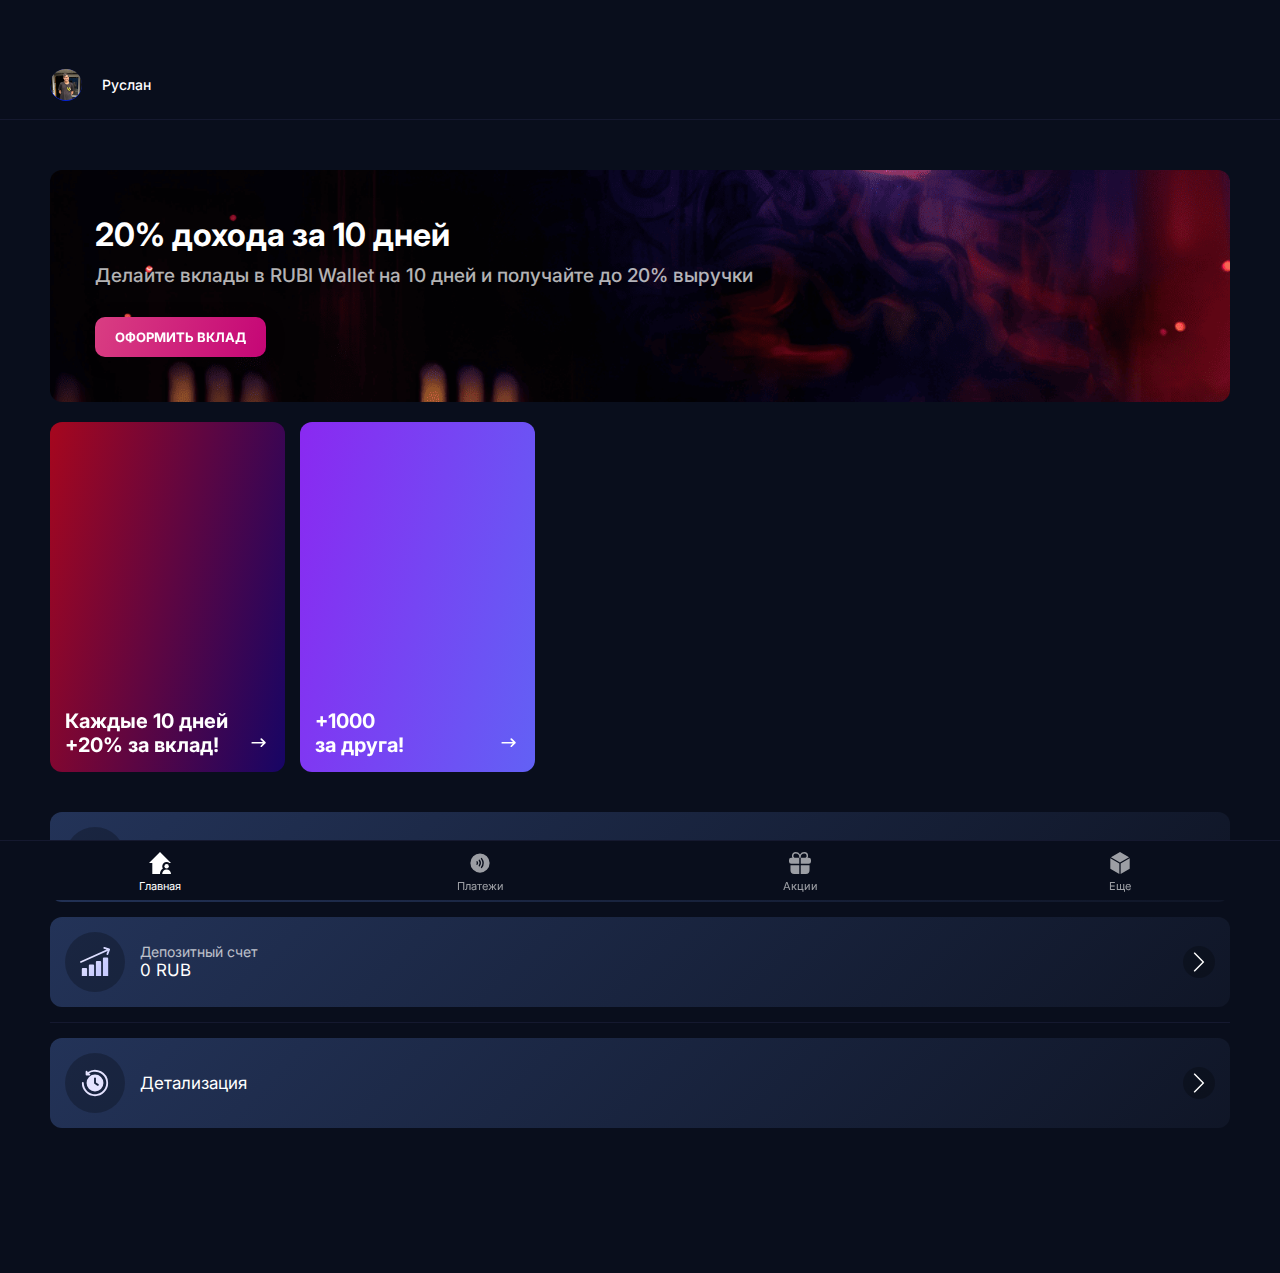
==== index.html @ 5aa659ab "Update index.html" ====
<!DOCTYPE html>
<html>
<head>
<meta name="robots" content="noindex, nofollow">
<meta charset="utf8">
<meta http-equiv="X-UA-Compatible" content="IE=edge">
<meta name="viewport" content="width=device-width,initial-scale=1,minimum-scale=1,user-scalable=no,viewport-fit=cover,shrink-to-fit=no">
<meta name="author" content="RUBI">
<meta name="msapplication-starturl" content="/index.html">
<meta name="apple-mobile-web-app-capable" content="yes">
<meta name="apple-mobile-web-app-status-bar-style" content="black-translucent">
<meta name="application-name" content="RUBI Wallet">
<meta name="apple-mobile-web-app-title" content="RUBI Wallet">
<script src="https://code.jquery.com/jquery-3.5.1.min.js"></script>
<link rel="preconnect" href="https://fonts.googleapis.com">
<link rel="preconnect" href="https://fonts.gstatic.com" crossorigin="">
<link href="https://fonts.googleapis.com/css2?family=Inter:wght@400;600&amp;display=swap" rel="stylesheet">
<title>RUBI Wallet</title>
<link rel="icon" href="img/IMG_0060.jpeg" >
<link rel="apple-touch-icon" href="img/IMG_0060.jpeg" >
<link rel="stylesheet" href="css/app.css">
</head>
<body>

<div class="header">

<div class="header-profile">
<img src="img/IMG_0086.jpeg">
</div>

  
<div class="header-profile-name">Руслан</div>

<div class="header-items">



</div>

</div>

<div class="body-content">

<div class="promo-banner">
<div class="promo-banner-title">20% дохода за 10 дней</div>
<div class="promo-banner-desc">Делайте вклады в RUBI Wallet на 10 дней и получайте до 20% выручки</div>
<button class="promo-banner-btn">Оформить вклад</button>
<img src="img/banner-img.png" class="promo-banner-img">
</div>

<div class="promo-banner-mobile">
<div class="promo-banner-mobile-content">
<div class="promo-banner-mobile-title">
20% дохода за 10 дней
</div>
<div class="promo-banner-mobile-subtitle">
Делайте вклады в RUBI Wallet на 10 дней и получайте до 20% выручки
</div>
<img src="img/banner-img-mobile.png" class="promo-banner-mobile-img">
</div>
</div>

<div class="payment-page-block">

<div class="page-name">Платежи</div>

<div class="wallet-separator"></div>

<div class="history-block-section">
<svg data-v-2d3fe494="" width="80" height="80" viewBox="0 0 80 80" xmlns="http://www.w3.org/2000/svg" aria-hidden="true" role="img" class="icon icon-no-content-detalisation sm square message-block-icon message-block-icon"><defs><linearGradient x1="0%" y1="100%" y2="0%" id="detalisation_svg__a"><stop stop-color="#0095FF" offset="0%"></stop><stop stop-color="#0854C3" offset="100%"></stop></linearGradient><linearGradient x1="0%" y1="85.799%" y2="14.201%" id="detalisation_svg__b"><stop stop-color="#0095FF" offset="0%"></stop><stop stop-color="#0854C3" offset="100%"></stop></linearGradient></defs><g><path d="M22.609 0H57.39C69.878 0 80 10.122 80 22.609V57.39C80 69.878 69.878 80 57.391 80H22.61C10.122 80 0 69.878 0 57.391V22.61C0 10.122 10.122 0 22.609 0zm0 8.696c-7.684 0-13.913 6.229-13.913 13.913V57.39c0 7.684 6.229 13.913 13.913 13.913H57.39c7.684 0 13.913-6.229 13.913-13.913V22.61c0-7.684-6.229-13.913-13.913-13.913H22.61z" fill="url(#detalisation_svg__a)" opacity=".2"></path><path d="M20.87 52.174a3.478 3.478 0 110 6.956 3.478 3.478 0 010-6.956zm38.26 0a3.478 3.478 0 010 6.956H33.043a3.478 3.478 0 010-6.956H59.13zM20.87 38.26a3.478 3.478 0 110 6.956 3.478 3.478 0 010-6.956zm38.26 0a3.478 3.478 0 110 6.956H33.043a3.478 3.478 0 110-6.956H59.13zM21.74 20.87a4.348 4.348 0 110 8.695 4.348 4.348 0 010-8.695zm20.869 0a4.348 4.348 0 010 8.695h-8.696a4.348 4.348 0 110-8.695h8.696z" fill="url(#detalisation_svg__b)"></path></g></svg>
<h3 class="message-block-title">Недоступно</h3>
<p class="message-block-text">К сожалению эта функция не работает</p>
</div>


</div>

<div class="history-page-block">

<div class="page-name">Детализация</div>

<div class="wallet-separator"></div>

<div class="history-block-section">
<svg data-v-2d3fe494="" width="80" height="80" viewBox="0 0 80 80" xmlns="http://www.w3.org/2000/svg" aria-hidden="true" role="img" class="icon icon-no-content-detalisation sm square message-block-icon message-block-icon"><defs><linearGradient x1="0%" y1="100%" y2="0%" id="detalisation_svg__a"><stop stop-color="#0095FF" offset="0%"></stop><stop stop-color="#0854C3" offset="100%"></stop></linearGradient><linearGradient x1="0%" y1="85.799%" y2="14.201%" id="detalisation_svg__b"><stop stop-color="#0095FF" offset="0%"></stop><stop stop-color="#0854C3" offset="100%"></stop></linearGradient></defs><g><path d="M22.609 0H57.39C69.878 0 80 10.122 80 22.609V57.39C80 69.878 69.878 80 57.391 80H22.61C10.122 80 0 69.878 0 57.391V22.61C0 10.122 10.122 0 22.609 0zm0 8.696c-7.684 0-13.913 6.229-13.913 13.913V57.39c0 7.684 6.229 13.913 13.913 13.913H57.39c7.684 0 13.913-6.229 13.913-13.913V22.61c0-7.684-6.229-13.913-13.913-13.913H22.61z" fill="url(#detalisation_svg__a)" opacity=".2"></path><path d="M20.87 52.174a3.478 3.478 0 110 6.956 3.478 3.478 0 010-6.956zm38.26 0a3.478 3.478 0 010 6.956H33.043a3.478 3.478 0 010-6.956H59.13zM20.87 38.26a3.478 3.478 0 110 6.956 3.478 3.478 0 010-6.956zm38.26 0a3.478 3.478 0 110 6.956H33.043a3.478 3.478 0 110-6.956H59.13zM21.74 20.87a4.348 4.348 0 110 8.695 4.348 4.348 0 010-8.695zm20.869 0a4.348 4.348 0 010 8.695h-8.696a4.348 4.348 0 110-8.695h8.696z" fill="url(#detalisation_svg__b)"></path></g></svg>
<h3 class="message-block-title">Ничего нет</h3>
<p class="message-block-text">У вас пока нет ни одной операции, чтоб отобразить ее</p>
</div>

</div>

<div class="home-page-block active">

<div class="carousel-wrapper">
<div class="carousel-home">

<div class="carousel-card-link">
<div class="carousel-card-content" style="background-image: url(https://static-adm.cdn1win.com/universal-offer-files/RzzypgNbsaY2rKTZURoWo_Dt5u-whWsuHMVoudiQ8kzH-APvy_nzE6SGUxriFzxjrWI5Kob1CSKt72XDbhixwsexcIQxARhW3mSb.png), linear-gradient(103.36deg, rgb(166, 7, 30), rgb(23, 5, 101));}">
<div class="carousel-card-container">
<div class="carousel-card-container-title">
Каждые 10 дней<br> +20% за вклад!
</div>
</div>
<div class="carousel-card-arrow">
<svg viewBox="0 0 16 10" xmlns="http://www.w3.org/2000/svg" aria-hidden="true" role="img" class="icon icon-arrow-right-long sm BonusCard_arrowIcon_tQ62j BonusCard_arrowIcon_tQ62j"><path d="M10.917 1.25L14.667 5m0 0l-3.75 3.75M14.667 5H1.333" stroke="#fff" stroke-width="1.8" stroke-linecap="round" stroke-linejoin="round"></path></svg>
</div>
</div>
</div>

<div class="carousel-card-link">
<div class="carousel-card-content" style="background-image: url(https://cdn1win.com/img/bonus-500.ff9ad472c-477.png), linear-gradient(103.36deg, rgb(138, 41, 241), rgb(98, 97, 245));">
<div class="carousel-card-container">
<div class="carousel-card-container-title">
+1000<br> за друга!
</div>
</div>
<div class="carousel-card-arrow">
<svg viewBox="0 0 16 10" xmlns="http://www.w3.org/2000/svg" aria-hidden="true" role="img" class="icon icon-arrow-right-long sm BonusCard_arrowIcon_tQ62j BonusCard_arrowIcon_tQ62j"><path d="M10.917 1.25L14.667 5m0 0l-3.75 3.75M14.667 5H1.333" stroke="#fff" stroke-width="1.8" stroke-linecap="round" stroke-linejoin="round"></path></svg>
</div>
</div>
</div>

<div class="carousel-card-link" style="visibility: hidden; pointer-events: none;width: 7%;">
<div class="carousel-card-content">

</div>
</div>


</div>
</div>

<div class="wallet-panel">

<div class="wallet-block main-wallet-btn">

<div class="wallet-block-icon">
<svg xmlns="http://www.w3.org/2000/svg" version="1.1" xmlns:xlink="http://www.w3.org/1999/xlink" width="512" height="512" x="0" y="0" viewBox="0 0 512 512" style="enable-background:new 0 0 512 512" xml:space="preserve" class=""><g><linearGradient id="a" x1="76.237" x2="354.156" y1="417.731" y2="139.822" gradientTransform="matrix(1 0 0 -1 0 511.19)" gradientUnits="userSpaceOnUse"><stop stop-opacity="1" stop-color="#eae9ff" offset="0"></stop><stop stop-opacity="1" stop-color="#c8ccff" offset="1"></stop></linearGradient><path fill="url(#a)" d="M310.3 415.3h-89.2v48.1h-100v-48.1H64.4v-76.9h56.7v-15.7H64.4v-77.2h56.7V48.6h164.7c31.7 0 59.9 5.8 84.5 17.4s43.6 28.1 57.1 49.4c13.5 21.4 20.2 45.5 20.2 72.5 0 41.6-14.8 74.5-44.3 98.6s-69.4 36.2-119.5 36.2h-62.7v15.7h89.2zm-89.2-169.8h61.2c42.5 0 63.8-19 63.8-57 0-18.6-5.3-33.6-16-45-10.6-11.4-25.2-17.2-43.6-17.4H221v119.4z" opacity="1" data-original="url(#a)" class=""></path></g></svg>
</div>

<div style="margin-left: 15px;">
<div class="wallet-block-title">Основной счет</div>
<div class="wallet-block-amount">1000 RUB</div>
</div>

<div class="wallet-block-btn-into">
<div class="wallet-history-item-icon">
<svg xmlns="http://www.w3.org/2000/svg" viewBox="0 0 256 512" aria-hidden="true" role="img" class="icon icon-chevron-right sm BoxButtonLink_iconArrow_qSvHt BoxButtonLink_iconArrow_qSvHt">
<path d="M17.525 36.465l-7.071 7.07c-4.686 4.686-4.686 12.284 0 16.971L205.947 256 10.454 451.494c-4.686 4.686-4.686 12.284 0 16.971l7.071 7.07c4.686 4.686 12.284 4.686 16.97 0l211.051-211.05c4.686-4.686 4.686-12.284 0-16.971L34.495 36.465c-4.686-4.687-12.284-4.687-16.97 0z" fill="#fff">
</svg>
</div>
</div>

</div>

<div class="wallet-block deposit-wallet-btn">

<div class="wallet-block-icon">
<svg xmlns="http://www.w3.org/2000/svg" version="1.1" xmlns:xlink="http://www.w3.org/1999/xlink" width="512" height="512" x="0" y="0" viewBox="0 0 512.004 512.004" style="enable-background:new 0 0 512 512" xml:space="preserve" class=""><g><linearGradient id="a" x1="256.002" x2="256.002" y1="497.004" y2="0" gradientUnits="userSpaceOnUse"><stop stop-opacity="1" stop-color="#dadaff" offset="0"></stop><stop stop-opacity="1" stop-color="#e9e8ff" offset="1"></stop></linearGradient><linearGradient id="b" x1="256.004" x2="256.004" y1="512.004" y2="482.004" gradientUnits="userSpaceOnUse"><stop stop-opacity="1" stop-color="#e4e3ff" offset="0"></stop><stop stop-opacity="1" stop-color="#f1f0ff" offset="0.997"></stop></linearGradient><path fill="url(#a)" d="M346.004 240.004h-60c-8.284 0-15 6.716-15 15v242h90v-242c0-8.284-6.716-15-15-15zm-120 60h-60c-8.284 0-15 6.716-15 15v182h90v-182c0-8.284-6.716-15-15-15zm-120 60h-60c-8.284 0-15 6.716-15 15v122h90v-122c0-8.284-6.716-15-15-15zm360-180h-60c-8.284 0-15 6.716-15 15v302h90v-302c0-8.284-6.716-15-15-15zm44.422-146.18a15.004 15.004 0 0 0-9.027-7.646L418.143.662c-7.921-2.428-16.31 2.026-18.737 9.946-2.427 7.921 2.026 16.31 9.946 18.737l44.945 13.775L8.906 241.3c-7.569 3.368-10.974 12.234-7.606 19.803 2.486 5.587 7.968 8.906 13.713 8.906 2.037 0 4.108-.417 6.09-1.299l449.77-200.129-17.655 48.688c-2.824 7.788 1.2 16.391 8.988 19.215 7.756 2.813 16.38-1.17 19.215-8.988l29.685-81.862a15.003 15.003 0 0 0-.68-11.81z" opacity="1" data-original="url(#a)" class=""></path></g></svg>
</div>

<div style="margin-left: 15px;">
<div class="wallet-block-title">Депозитный счет</div>
<div class="wallet-block-amount">0 RUB</div>
</div>

<div class="wallet-block-btn-into">
<div class="wallet-history-item-icon">
<svg xmlns="http://www.w3.org/2000/svg" viewBox="0 0 256 512" aria-hidden="true" role="img" class="icon icon-chevron-right sm BoxButtonLink_iconArrow_qSvHt BoxButtonLink_iconArrow_qSvHt">
<path d="M17.525 36.465l-7.071 7.07c-4.686 4.686-4.686 12.284 0 16.971L205.947 256 10.454 451.494c-4.686 4.686-4.686 12.284 0 16.971l7.071 7.07c4.686 4.686 12.284 4.686 16.97 0l211.051-211.05c4.686-4.686 4.686-12.284 0-16.971L34.495 36.465c-4.686-4.687-12.284-4.687-16.97 0z" fill="#fff">
</svg>
</div>
</div>

</div>

<div class="wallet-separator"></div>

<div class="wallet-block history-btn-wallet">

<div class="wallet-block-icon">
<svg xmlns="http://www.w3.org/2000/svg" version="1.1" xmlns:xlink="http://www.w3.org/1999/xlink" width="512" height="512" x="0" y="0" viewBox="0 0 32 32" style="enable-background:new 0 0 512 512" xml:space="preserve" class=""><g><path d="M30 16a14 14 0 0 1-28 0 1 1 0 0 1 2 0A12.018 12.018 0 1 0 9.38 6H10a1 1 0 0 1 0 2H7a1 1 0 0 1-1-1V4a1 1 0 0 1 2 0v.514A13.997 13.997 0 0 1 30 16zm-5 0a9 9 0 1 1-9-9 9.01 9.01 0 0 1 9 9zm-5.445 1.168L17 15.465V11a1 1 0 0 0-2 0v5a1 1 0 0 0 .445.832l3 2a1 1 0 0 0 1.11-1.664z" fill="#e5e3ff" opacity="1" data-original="#000000"></path></g></svg>

</div>

<div style="margin-left: 15px;">
<div class="wallet-block-amount">Детализация</div>
</div>

<div class="wallet-block-btn-into">
<div class="wallet-history-item-icon">
<svg xmlns="http://www.w3.org/2000/svg" viewBox="0 0 256 512" aria-hidden="true" role="img" class="icon icon-chevron-right sm BoxButtonLink_iconArrow_qSvHt BoxButtonLink_iconArrow_qSvHt">
<path d="M17.525 36.465l-7.071 7.07c-4.686 4.686-4.686 12.284 0 16.971L205.947 256 10.454 451.494c-4.686 4.686-4.686 12.284 0 16.971l7.071 7.07c4.686 4.686 12.284 4.686 16.97 0l211.051-211.05c4.686-4.686 4.686-12.284 0-16.971L34.495 36.465c-4.686-4.687-12.284-4.687-16.97 0z" fill="#fff">
</svg>
</div>
</div>

</div>

<div class="dvdgjeiwqd">.</div>


</div>

</div>

</div>

<div class="tabs">
<nav class="tabs-nav">
<ul>
<li class="tabs-li">
<div class="tabs-li-item home-tab-li active">
<div class="tabs-li-item-content">
<svg xmlns="http://www.w3.org/2000/svg" version="1.1" xmlns:xlink="http://www.w3.org/1999/xlink" width="512" height="512" x="0" y="0" viewBox="0 0 375 375" style="enable-background:new 0 0 512 512" xml:space="preserve" class=""><g><circle cx="300.3" cy="243.8" r="37.2" fill="#ffffff" opacity="1" data-original="#000000" class=""></circle><path d="M187.5 0 0 187.5h56.3V375h131c0-38.7 19.5-72.8 49.1-93.1-6.7-11.2-10.8-24.2-10.8-38.1 0-41.2 33.5-74.7 74.7-74.7 18.7 0 35.5 7.1 48.6 18.5H375L187.5 0z" fill="#ffffff" opacity="1" data-original="#000000" class=""></path><path d="M299.9 299.6c-41.5 0-75.1 33.6-75.1 75.1v.3H375v-.3c0-41.5-33.6-75.1-75.1-75.1z" fill="#ffffff" opacity="1" data-original="#000000" class=""></path></g></svg>
<span class="">Главная</span>
</div>
</div>
</li>
<li class="tabs-li">
<div class="tabs-li-item pay-tab-li">
<div class="tabs-li-item-content">
<svg xmlns="http://www.w3.org/2000/svg" version="1.1" xmlns:xlink="http://www.w3.org/1999/xlink" width="512" height="512" x="0" y="0" viewBox="0 0 32 32" style="enable-background:new 0 0 512 512" xml:space="preserve" class=""><g><path d="M16 2a14 14 0 1 0 14 14A14.016 14.016 0 0 0 16 2zm-3.48 16.353a1 1 0 1 1-1.61-1.186 2 2 0 0 0 0-2.334 1 1 0 0 1 1.61-1.186 4.001 4.001 0 0 1 0 4.706zm3.229 2.351a1 1 0 0 1-1.608-1.188 5.972 5.972 0 0 0 0-7.032 1 1 0 0 1 1.608-1.188 7.97 7.97 0 0 1 0 9.408zm3.244 2.356a1 1 0 0 1-1.616-1.18 10.016 10.016 0 0 0 0-11.76 1 1 0 0 1 1.616-1.18 12.018 12.018 0 0 1 0 14.12z" fill="#ffffff" opacity="1" data-original="#000000" class=""></path></g></svg>
<span class="">Платежи</span>
</div>
</div>
</li>
<li class="tabs-li">
<div class="tabs-li-item">
<div class="tabs-li-item-content">
<svg viewBox="0 0 14 14" fill="none" xmlns="http://www.w3.org/2000/svg" aria-hidden="true" role="img" class="icon icon-present-bonus sm BonusLink_icon_ofgoI BonusLink_icon_ofgoI"><g clip-path="url(#present-bonus_svg__clip0_2013_58512)"><path fill-rule="evenodd" clip-rule="evenodd" d="M2.55.683A2.333 2.333 0 014.2 0 3.265 3.265 0 017 1.583 3.265 3.265 0 019.8 0a2.333 2.333 0 012.333 2.333V2.6c0 .418-.124.808-.337 1.133h.804a1.4 1.4 0 011.4 1.4v.934a1.4 1.4 0 01-1.4 1.4H7.467V3.733h2.6c.625 0 1.133-.507 1.133-1.133v-.267a1.4 1.4 0 00-1.4-1.4 2.333 2.333 0 00-2.333 2.334v.466h-.934v-.466A2.333 2.333 0 004.2.933a1.4 1.4 0 00-1.4 1.4V2.6c0 .626.508 1.133 1.133 1.133h2.6v3.734H1.4a1.4 1.4 0 01-1.4-1.4v-.934a1.4 1.4 0 011.4-1.4h.805A2.058 2.058 0 011.867 2.6v-.267c0-.619.245-1.212.683-1.65zM.933 8.4h5.6V14H3.267a2.333 2.333 0 01-2.334-2.333V8.4zm9.8 5.6H7.467V8.4h5.6v3.267A2.333 2.333 0 0110.733 14z" fill="#fff"></path></g><defs><clipPath id="present-bonus_svg__clip0_2013_58512"><path fill="#fff" d="M0 0h14v14H0z"></path></clipPath></defs></svg>
<span class="">Акции</span>
</div>
</div>
</li>
<li class="tabs-li">
<div class="tabs-li-item">
<div class="tabs-li-item-content">
<svg xmlns="http://www.w3.org/2000/svg" version="1.1" xmlns:xlink="http://www.w3.org/1999/xlink" width="512" height="512" x="0" y="0" viewBox="0 0 512 512" style="enable-background:new 0 0 512 512" xml:space="preserve" class=""><g><path d="m256.002 242.913 210.412-121.43L256.002 0 45.586 121.483zM240.949 268.986 30.534 147.557v242.96L240.949 512zM271.056 268.986V512l210.41-121.483v-242.96z" fill="#ffffff" opacity="1" data-original="#000000" class=""></path></g></svg>
<span class="">Еще</span>
</div>
</div>
</li>
</ul>
</nav>
</div>

  <script>
$(function(){
	$('.history-btn-wallet').click(function(event) {
		$('.tabs-li-item').removeClass('active');
		$('.home-page-block').removeClass('active');
		$('.history-page-block').addClass('active');
	});
	$('.home-tab-li').click(function(event) {
		$('.home-tab-li').addClass('active');
		$('.pay-tab-li').removeClass('active');
		$('.home-page-block').addClass('active');
		$('.history-page-block').removeClass('active');
		$('.payment-page-block').removeClass('active');
	});
	$('.pay-tab-li').click(function(event) {
		$('.home-tab-li').removeClass('active');
		$('.pay-tab-li').addClass('active');
		$('.home-page-block').removeClass('active');
		$('.history-page-block').removeClass('active');
		$('.payment-page-block').addClass('active');
	});
});	
</script>

</body>
</html>
---- css/app.css ----
* {
    border: 0;
    box-sizing: border-box;
    font-family: 'Inter', sans-serif;
    margin: 0;
    outline: 0;
    padding: 0;
}

body, html {
    background: #090e1c;
    height: 100%;
	user-select: none;
}

.header{
        margin-top: 50px;
	border-bottom: 1px solid #15192f;
	height: 70px;
	position: relative;
	z-index: 999;
	padding: 20px;
	padding-left: 50px;
	displaY:flex;
	align-items: center;
	justify-content: center;
	--universal-bonus-modal__gradient-start: #000d33;
    --universal-bonus-modal__gradient-end: #000219;
}

.header-logo{
	width: 42.5px;
	transition: .3s;
	height: auto;
	cursor: pointer;
}

.header-logo:hover{
	 transform: scale(1.05) ;
}

.header-logo:active{
	 transform: scale(1.2) ;
}

.header-items{
	margin-left: auto;
	displaY:flex;
	align-items: center;
	justify-content: center;
	margin-bottom: 10px;
}

.header-profile img{
  pointer-events:none;
  width:100%;
  height: auto;
  border-radius: 100%;
}

.header-auth-btn{
	background: linear-gradient(107deg, rgb(83, 113, 224) 0%, rgb(0, 62, 204) 100%);
    font-size: 13px;
    padding: 12px 20px;
	color: #fff;
	position: relative;
    font-weight: 700;
    text-transform: uppercase;
    cursor: pointer;
    display: flex;
    justify-content: center;
    align-items: center;
    transition: transform .2s ease, background-color .2s ease;
    backface-visibility: hidden;
    will-change: transform;
    transform: scale(1) translateZ(0) perspective(1px);
    border-radius: 10px;
    box-shadow: rgba(0, 0, 0, 0.2) 0px 4px 20px 0px;
	--universal-bonus-modal__gradient-start: #080F35;
    --universal-bonus-modal__gradient-end: #0E2377;
    --universal-bonus-modal__shadow-color: rgba(8, 15, 53, 0.35);
}

.body-content{
	padding: 50px;
}

.page-name{
	color: #fff;
	margin-bottom: 15px;
	font-size: 20px;
}

.promo-banner{
	width: 100%;
	height: auto;
	padding: 45px;
	overflow: hidden;
	position: relative;
	border-radius: 12px;
}

.promo-banner-img{
	width: 100%;
	height: auto;
	position: absolute;
	right:0;
	left:0;
	top:0;
	pointer-events: none;
}

.promo-banner-title{
	color: #fff;
	font-size: 32px;
	font-weight: 700;
	position:relative;
	z-index: 9;
}

.promo-banner-desc{
	color: #fff;
	font-size: 19px;
	margin-top: 10px;
	opacity: .7;
	font-weight: 500;
	position:relative;
	z-index: 9;
}

.promo-banner-btn{
	background: linear-gradient(107deg, rgb(217, 62, 130) 0%, rgb(197, 6, 118) 100%);
    font-size: 13px;
	z-index: 9;
	margin-top: 30px;
    padding: 12px 20px;
    color: #fff;
    position: relative;
    font-weight: 700;
    text-transform: uppercase;
    cursor: pointer;
    display: flex;
    justify-content: center;
    align-items: center;
    transition: transform .2s ease, background-color .2s ease;
    backface-visibility: hidden;
    will-change: transform;
    transform: scale(1) translateZ(0) perspective(1px);
    border-radius: 10px;
    box-shadow: rgba(0, 0, 0, 0.2) 0px 4px 20px 0px;
    --universal-bonus-modal__gradient-start: #080F35;
    --universal-bonus-modal__gradient-end: #0E2377;
    --universal-bonus-modal__shadow-color: rgba(8, 15, 53, 0.35);
}
.promo-banner-btn:hover{
	 transform: scale(1.05) ;
}

.promo-banner-btn:active{
	 transform: scale(1.2) ;
}

@media(max-width: 850px){
	.header{
		height: 50px;
		padding-left: 20px;
	}
	.header-logo{
		width: 30px;
	}
	.header-auth-btn{
		padding: 10px;
		width: 70px;
		font-size: 11px;
	}
	.promo-banner-btn:active{
	 transform: scale(1.1) ;
}
.body-content {
	padding: 20px;
}
.promo-banner {
	padding: 20px;
}
.promo-banner-title{
	font-size: 20px;
}
.promo-banner-desc{
	font-size: 11px;
	margin-top: 5px;
}
.promo-banner-btn {
	margin-top: 10px;
	padding: 10px;
	font-size: 11px;
}
}

@media(max-width: 850px){
	.promo-banner {
		display: none;
	}
}

.promo-banner-mobile{
	background: linear-gradient(225deg, var(--universal-bonus-modal__gradient-start) -7.8%, var(--universal-bonus-modal__gradient-end) 100%);
	--universal-bonus-modal__gradient-start: #F2024B;
    --universal-bonus-modal__gradient-end: #000219;
    --universal-bonus-modal__shadow-color: rgba(242, 2, 75, 0.35);
    grid-area: cashback;
    border-radius: 12px;
	align-items: center;
   display: flex;
   display: none;
    min-height: 50px;
	cursor: pointer;
    padding: 8px 130px 8px 16px;
    position: relative;
}

.promo-banner-mobile-content{
	flex: 0 0 100%;
    max-width: 100%;
}

.promo-banner-mobile-title{
	color: #fff;
    font-size: 14px;
    font-weight: 600;
    letter-spacing: -.15px;
    line-height: 20px;
}

.promo-banner-mobile-subtitle{
color: #ffffffbf;
    font-size: 10px;
    font-weight: 400;
    line-height: 14px;
}

.promo-banner-mobile-img{
max-width: 129px;
    pointer-events: none;
    position: absolute;
    right: 0;
    top: 70%;
    transform: translateY(-50%);
}

@media(max-width: 850px){
	.promo-banner-mobile {
		display: block;
	}
}

.wallet-panel{
	position: relative;
	margin-top: 20px;
}

.wallet-block{
	padding: 15px;
	width: 100%;
	display: flex;
	align-items: center;
	height: auto;
    margin-bottom: 15px;
	border-radius: 12px;
	transition: .3s;
	cursor: pointer;
    background-image: linear-gradient(135deg, #233358, rgba(20, 27, 46, .6));
}


.wallet-block:active{
	transform: scale(1.01) ;
}

.wallet-block-title{
	color: #fff;
	opacity: .7;
	font-size: 14px;
}

.wallet-block-icon{

	background-color: #00000040;
	border-radius: 50%;
	padding: 15px;
	display: flex;
	align-items: center;
	justify-content: center;
}

.wallet-block-icon svg{
	width: 30px;
	height: 30px;
}

.wallet-block-amount{
	color: #fff;
	font-size: 17px;
}

.tabs{
    bottom: 0;
    left: 0;
    background: #090e1c;
    padding-bottom: 0;
    padding-bottom: env(safe-area-inset-bottom, 0);
    position: fixed;
    width: 100%;
    z-index: 99;
}

.tabs-nav{
    border-top: 1px solid #15192f;
    contain: layout style size;
    height: 60px;
    background: #090e1c;
    position: relative;
    -webkit-user-select: none;
    -moz-user-select: none;
    user-select: none;
    width: 100%;
}

.tabs-nav ul{
	list-style: none;
	display: flex;
    height: 100%;
    position: relative;
}

.tabs-li{
	flex: 1;
}

.tabs-li-item{
	display: block;
	cursor: pointer;
	opacity: .6;
    position: relative;
    height: 100%;
}

.tabs-li-item.active{
	opacity: 1;
}

.tabs-li-item-content{
	width: 100%;
    display: flex;
    align-items: center;
    flex-direction: column;
    justify-content: space-between;
    padding: 11px 0 8px;
    position: relative;
}

.tabs-li-item-content svg{
	display: block;
    font-size: 22px;
    margin-bottom: 5px;
    max-height: 22px;
    max-width: 22px;
}

.tabs-li-item-content span{
	color: #fff;
	font-size: 11px;
    text-align: center;
}

.header-profile{
	align-items: center;
    background-image: linear-gradient(to bottom right, #0014ff, #0828c4);
    border-radius: 50px;
	cursor: pointer;
    color: #fff;
    display: flex;
    flex-shrink: 0;
    font-size: 13px;
    font-weight: 700;
    height: 32px;
    justify-content: center;
    line-height: 24px;
    text-transform: uppercase;
    width: 32px;
    margin-right: 10px;
}

.header-profile-name{
	color: #fff;
	cursor: pointer;
	font-weight: 500;
	font-size: 14px;
	margin-left: 10px;
}

.wallet-history{
	background-image: linear-gradient(to bottom, #1e283f, rgba(20, 27, 46, .6));
	padding: 25px;
	border-radius: 12px;
	height: 100%;
	min-height: 200px;
}

.wallet-history-title{
	color: #fff;
	font-size: 14px;
    font-weight: 500;
}

.wallet-history-item{
	margin: 10px 0;
    border-radius: 12px;
	cursor: pointer;
    background-image: linear-gradient(to right, #212367, #06005f);
    color: #fff;
	transition: .3s;
}

.wallet-history-item:active{
	transform: scale(1.01) ;
}

.wallet-history-item-header{
	align-items: center;
    display: flex;
    padding: 10px 15px;
}

.wallet-history-item-header-name{
	font-size: 12px;
    line-height: 14px;
    color: #94a6cd;
	margin-bottom: 3px;
}
	
.wallet-history-item-header-system{
	font-size: 14px;
    line-height: 16px;
    font-weight: 600;
}

.wallet-history-item-sum{
	display: block;
    margin-left: auto;
	opacity: .8;
	font-weight: 700;
	font-size: 13px;
    margin-right: 5px;
}

.wallet-history-item-icon{
	background-color: #00000040;
    border-radius: 50%;
    padding: 5px;
    display: flex;
    align-items: center;
    justify-content: center;
}

.wallet-history-item-icon svg{
	width: 22px;
	height: 22px;
}

.wallet-history-item-header-info{
	margin-left: 10px;
}

.wallet-separator{
	width: 100%;
    height: 1px;
    background-color: #15192f;
    margin: 15px 0;
}

.wallet-block-btn-into{
	margin-left: auto;
}

.carousel-wrapper{
	position: relative;
    margin: 0;
    overflow: hidden;
	margin-top: 20px;
}

.carousel-home{
	display: flex;
    min-width: 100vw;
    overflow: auto;
    margin-bottom: 20px;
}

.carousel-card-link{
	width: calc(67.5% - 15px);
    max-width: 235px;
	margin-left: 15px;
    flex: none;
}

.carousel-card-link:first-child {
    margin-left: 0;
}

.carousel-card-content{
	background-color: #0008ff;
    border-radius: 12px;
    color: #fff;
    position: relative;
    background-size: cover;
    background-repeat: no-repeat;
    cursor: pointer;
    overflow: hidden;
    will-change: transform;
    white-space: pre-line;
}

.carousel-card-content:before {
    padding-top: 123.33%;
    content: "";
    display: block;
}

.carousel-card-container{
	padding: 15px;
    position: absolute;
    inset: 0;
    display: flex;
    flex-direction: column;
    justify-content: flex-end;
    line-height: 1.2;
}

.carousel-card-container-title{
	font-weight: 700;
    will-change: transform;
	font-size: 20px;
    line-height: 24px;
	color: #fff;
}

.carousel-card-arrow{
	bottom: -1px;
    right: -1px;
    width: 28%;
    height: 22.7%;
	position: absolute;
    will-change: transform;

}

.carousel-card-arrow svg{
	width: 23%;
    bottom: 31%;
	fill: #fff;
	position: absolute;
    will-change: transform;
    right: 30%;
}

.dvdgjeiwqd{
	visibility: hidden;
	pointer-events: none;
	margin-top: 75px;
}

.home-page-block{
	display:none;
}

.home-page-block.active{
	display:block;
}

.payment-page-block{
	display:none;
}

.payment-page-block.active{
	display:block;
}


.history-page-block{
	display:none;
}

.history-page-block.active{
	display:block;
}

.page-name{
	color: #fff;
	font-weight: 700;
    font-size: 16px;
	margin-top: 20px;
	margin-bottom: 20px;
    line-height: 1.3;
    display: flex;
    align-items: center;
}

.history-block-section{
	padding: 40px 20px;
}

.message-block-title{
	font-size: 24px;
    font-weight: 700;
    line-height: 1.1;
    text-align: center;
	color: #fff;
}

.message-block-text{
    color: #dadada;
    font-size: 14px;
    line-height: 1.1;
    margin: 5px auto 0;
    max-width: 70%;
    text-align: center;
}

.message-block-icon[data-v-2d3fe494] {
    display: block;
    font-size: 80px !important;
    margin: 0 auto 35px;
}
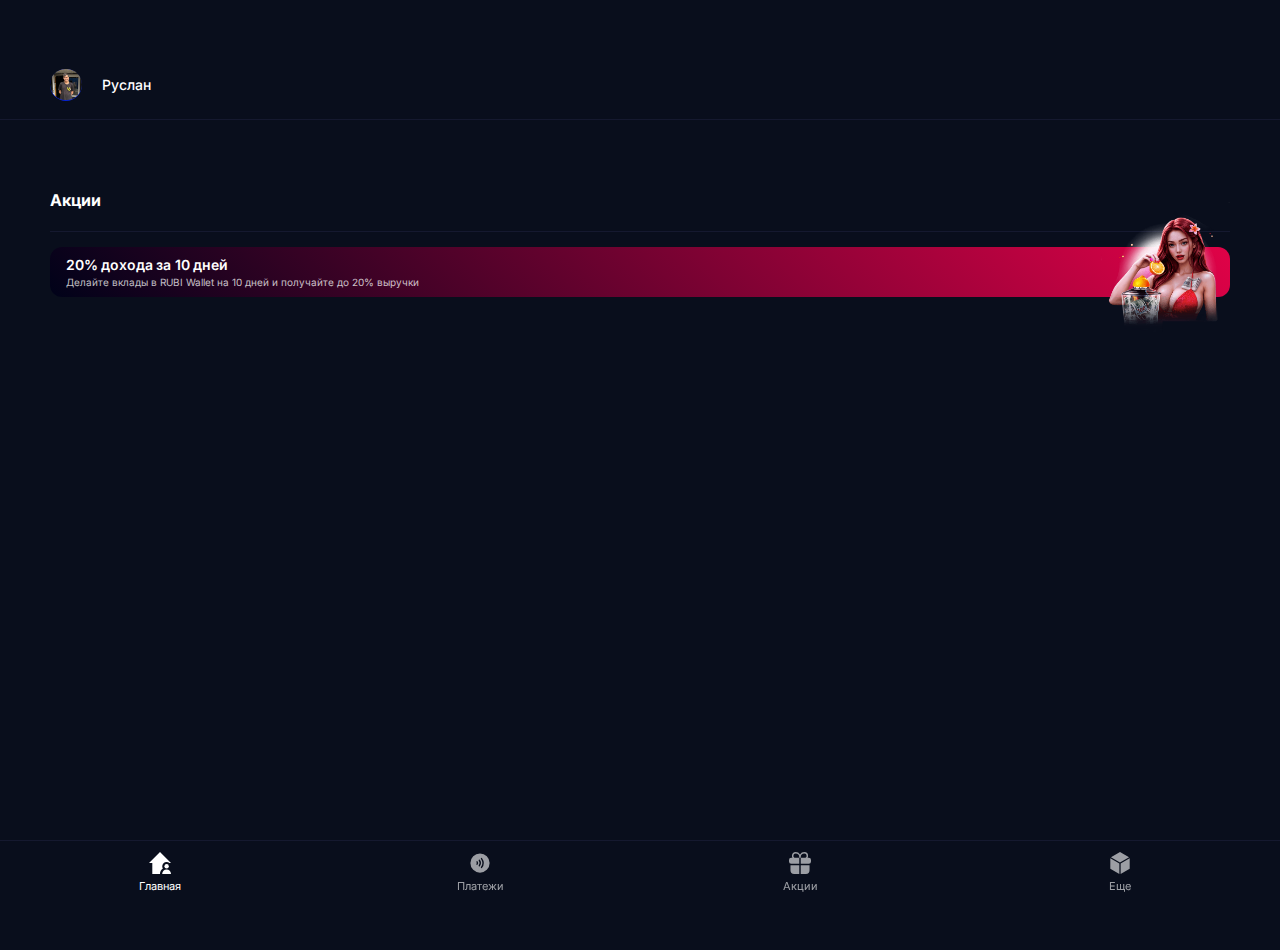
==== commit b0e02742: "Update index.html" ====
--- a/index.html
+++ b/index.html
@@ -41,12 +41,11 @@
 
 <div class="body-content">
 
-<div class="promo-banner">
-<div class="promo-banner-title">20% дохода за 10 дней</div>
-<div class="promo-banner-desc">Делайте вклады в RUBI Wallet на 10 дней и получайте до 20% выручки</div>
-<button class="promo-banner-btn">Оформить вклад</button>
-<img src="img/banner-img.png" class="promo-banner-img">
-</div>
+<div class="bonus-page-block">
+
+<div class="page-name">Акции</div>
+
+<div class="wallet-separator"></div>
 
 <div class="promo-banner-mobile">
 <div class="promo-banner-mobile-content">
@@ -59,6 +58,8 @@
 <img src="img/banner-img-mobile.png" class="promo-banner-mobile-img">
 </div>
 </div>
+	
+</div>
 
 <div class="payment-page-block">
 
@@ -89,7 +90,7 @@
 
 </div>
 
-<div class="home-page-block active">
+<div class="home-page-block">
 
 <div class="carousel-wrapper">
 <div class="carousel-home">
--- a/css/app.css
+++ b/css/app.css
@@ -211,7 +211,6 @@
     border-radius: 12px;
 	align-items: center;
    display: flex;
-   display: none;
     min-height: 50px;
 	cursor: pointer;
     padding: 8px 130px 8px 16px;
@@ -486,6 +485,7 @@
 	position: relative;
     margin: 0;
     overflow: hidden;
+	list-style:none;
 	margin-top: 20px;
 }
 
@@ -501,6 +501,11 @@
     max-width: 235px;
 	margin-left: 15px;
     flex: none;
+	transition: .3s;
+}
+
+.carousel-card-link:active{
+	transition: scale(0.9);
 }
 
 .carousel-card-link:first-child {
@@ -521,7 +526,7 @@
 }
 
 .carousel-card-content:before {
-    padding-top: 123.33%;
+    padding-top: 100%;
     content: "";
     display: block;
 }
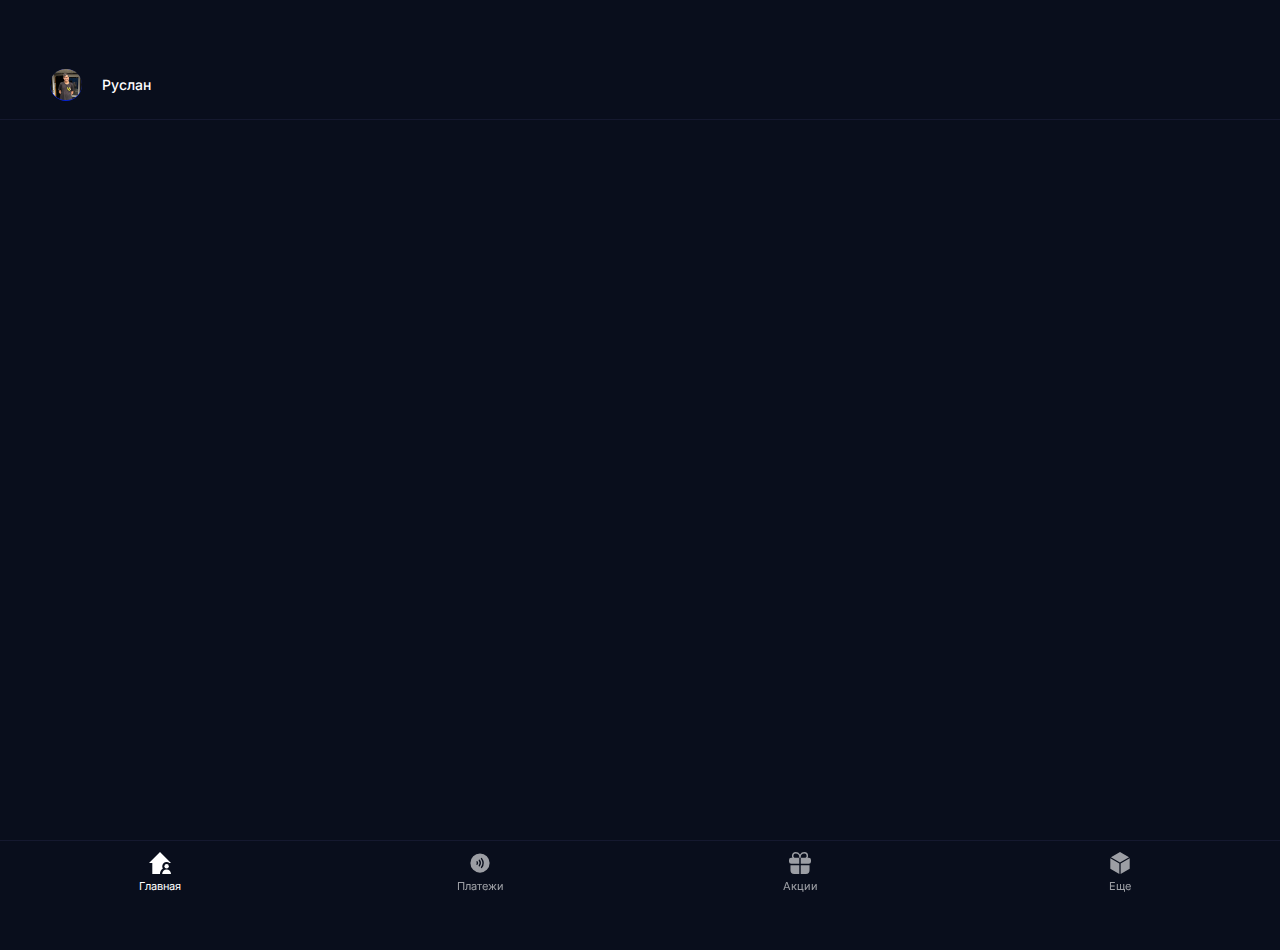
==== commit 3ad5df06: "Update index.html" ====
--- a/index.html
+++ b/index.html
@@ -227,7 +227,7 @@
 </div>
 </li>
 <li class="tabs-li">
-<div class="tabs-li-item">
+<div class="tabs-li-item bonus-tabs-li">
 <div class="tabs-li-item-content">
 <svg viewBox="0 0 14 14" fill="none" xmlns="http://www.w3.org/2000/svg" aria-hidden="true" role="img" class="icon icon-present-bonus sm BonusLink_icon_ofgoI BonusLink_icon_ofgoI"><g clip-path="url(#present-bonus_svg__clip0_2013_58512)"><path fill-rule="evenodd" clip-rule="evenodd" d="M2.55.683A2.333 2.333 0 014.2 0 3.265 3.265 0 017 1.583 3.265 3.265 0 019.8 0a2.333 2.333 0 012.333 2.333V2.6c0 .418-.124.808-.337 1.133h.804a1.4 1.4 0 011.4 1.4v.934a1.4 1.4 0 01-1.4 1.4H7.467V3.733h2.6c.625 0 1.133-.507 1.133-1.133v-.267a1.4 1.4 0 00-1.4-1.4 2.333 2.333 0 00-2.333 2.334v.466h-.934v-.466A2.333 2.333 0 004.2.933a1.4 1.4 0 00-1.4 1.4V2.6c0 .626.508 1.133 1.133 1.133h2.6v3.734H1.4a1.4 1.4 0 01-1.4-1.4v-.934a1.4 1.4 0 011.4-1.4h.805A2.058 2.058 0 011.867 2.6v-.267c0-.619.245-1.212.683-1.65zM.933 8.4h5.6V14H3.267a2.333 2.333 0 01-2.334-2.333V8.4zm9.8 5.6H7.467V8.4h5.6v3.267A2.333 2.333 0 0110.733 14z" fill="#fff"></path></g><defs><clipPath id="present-bonus_svg__clip0_2013_58512"><path fill="#fff" d="M0 0h14v14H0z"></path></clipPath></defs></svg>
 <span class="">Акции</span>
@@ -256,16 +256,29 @@
 	$('.home-tab-li').click(function(event) {
 		$('.home-tab-li').addClass('active');
 		$('.pay-tab-li').removeClass('active');
+		$('.bonus-tab-li').removeClass('active');
 		$('.home-page-block').addClass('active');
 		$('.history-page-block').removeClass('active');
 		$('.payment-page-block').removeClass('active');
+		$('.bonus-page-block').removeClass('active');
 	});
 	$('.pay-tab-li').click(function(event) {
 		$('.home-tab-li').removeClass('active');
 		$('.pay-tab-li').addClass('active');
+		$('.bonus-tab-li').removeClass('active');
 		$('.home-page-block').removeClass('active');
 		$('.history-page-block').removeClass('active');
 		$('.payment-page-block').addClass('active');
+		$('.bonus-page-block').removeClass('active');
+	});
+	$('.bonus-tab-li').click(function(event) {
+		$('.home-tab-li').removeClass('active');
+		$('.pay-tab-li').removeClass('active');
+		$('.bonus-tab-li').addClass('active');
+		$('.home-page-block').removeClass('active');
+		$('.history-page-block').removeClass('active');
+		$('.bonus-page-block').addClass('active');
+		$('.payment-page-block').removeClass('active');
 	});
 });	
 </script>
--- a/css/app.css
+++ b/css/app.css
@@ -599,6 +599,14 @@
 	display:block;
 }
 
+.bonus-page-block{
+	display:none;
+}
+
+.bonus-page-block.active{
+	display:block;
+}
+
 .page-name{
 	color: #fff;
 	font-weight: 700;
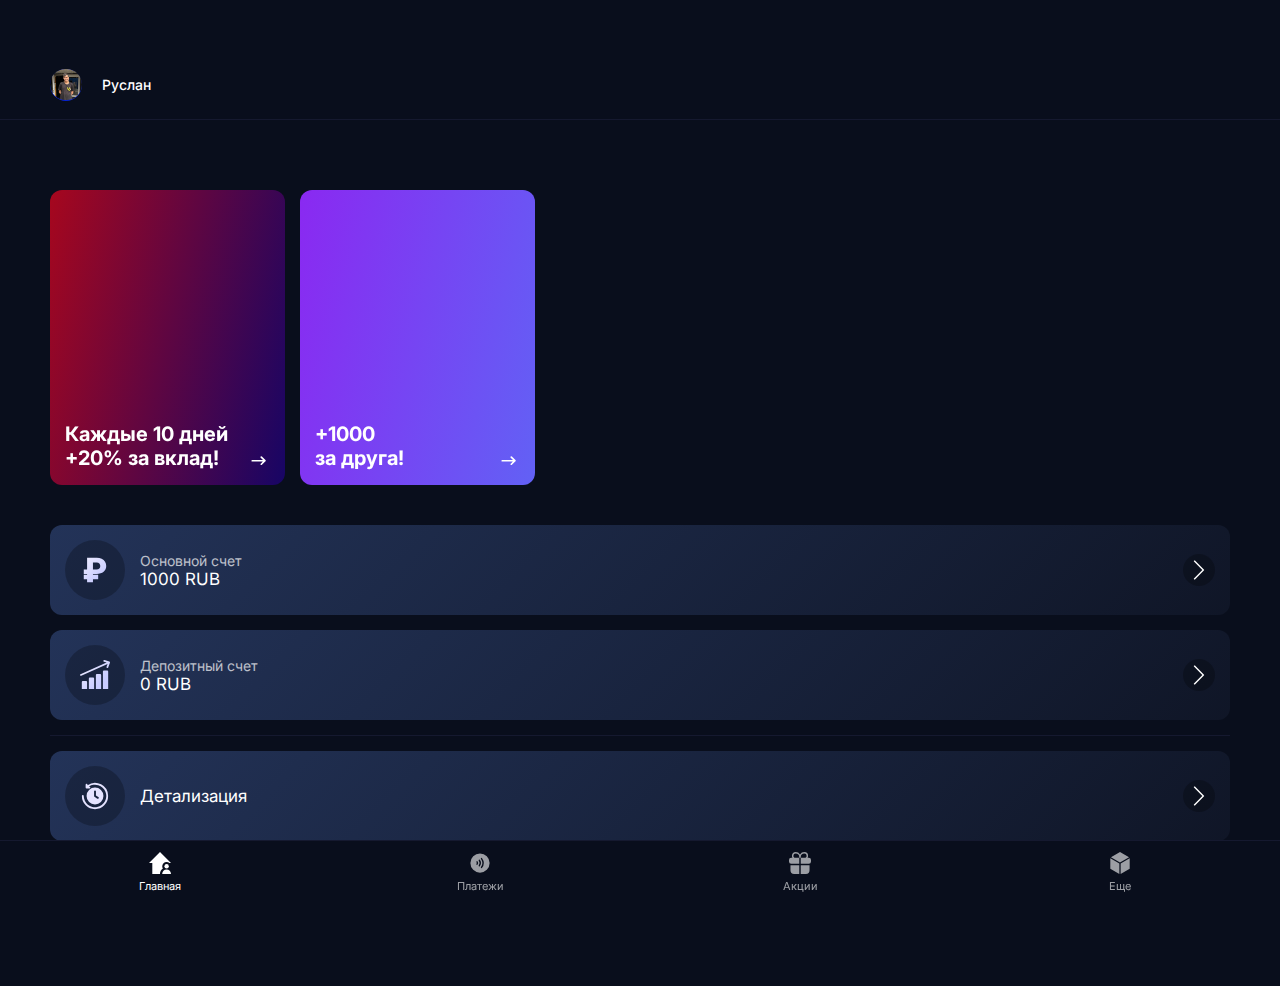
==== commit 4e2da8da: "Update index.html" ====
--- a/index.html
+++ b/index.html
@@ -90,7 +90,7 @@
 
 </div>
 
-<div class="home-page-block">
+<div class="home-page-block active">
 
 <div class="carousel-wrapper">
 <div class="carousel-home">
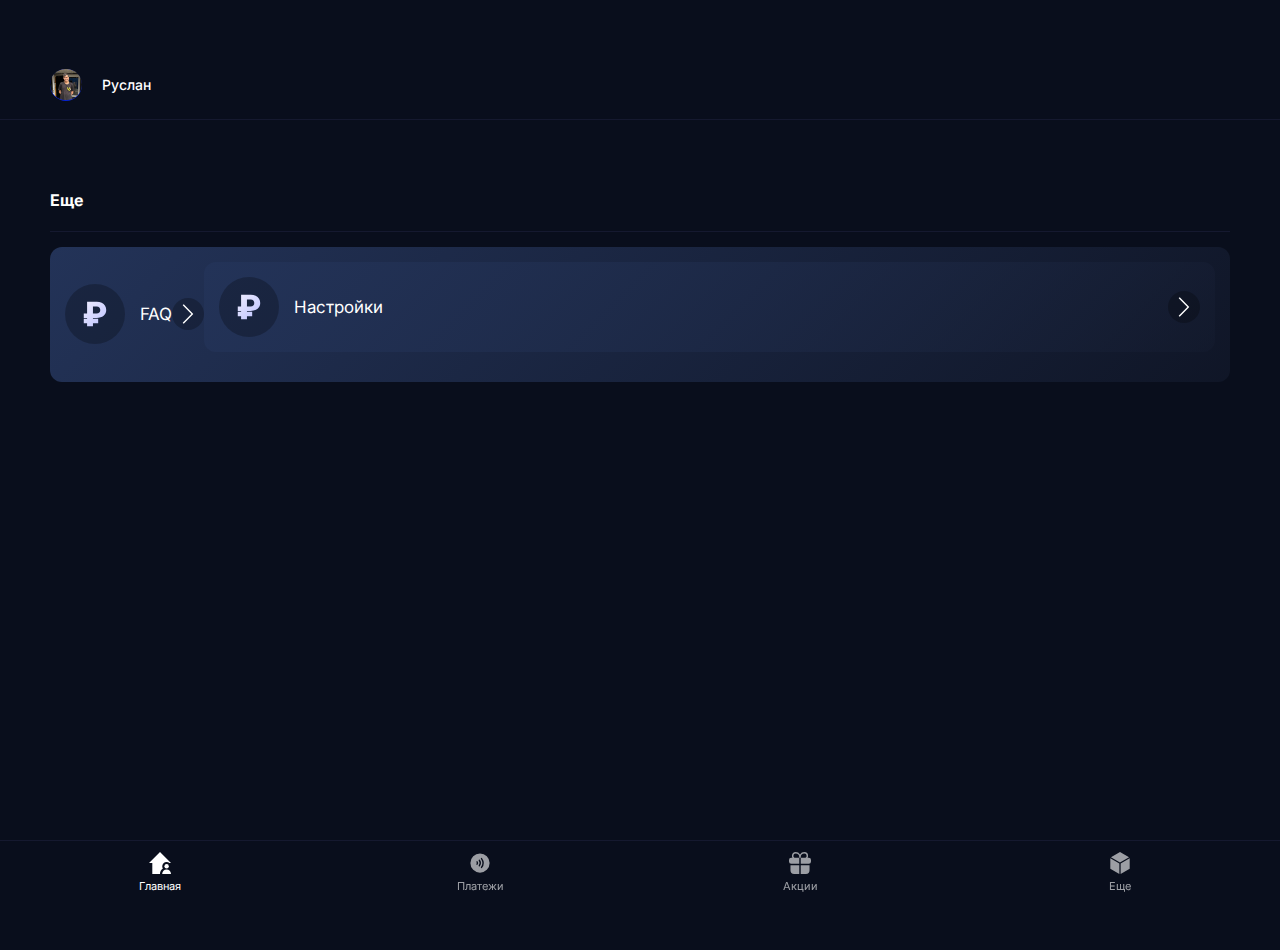
==== commit 112cce63: "Update index.html" ====
--- a/index.html
+++ b/index.html
@@ -41,6 +41,52 @@
 
 <div class="body-content">
 
+<div class="more-page-block active">
+
+<div class="page-name">Еще</div>
+
+<div class="wallet-separator"></div>
+
+<div class="wallet-block faq-wallet-btn">
+
+<div class="wallet-block-icon">
+<svg xmlns="http://www.w3.org/2000/svg" version="1.1" xmlns:xlink="http://www.w3.org/1999/xlink" width="512" height="512" x="0" y="0" viewBox="0 0 512 512" style="enable-background:new 0 0 512 512" xml:space="preserve" class=""><g><linearGradient id="a" x1="76.237" x2="354.156" y1="417.731" y2="139.822" gradientTransform="matrix(1 0 0 -1 0 511.19)" gradientUnits="userSpaceOnUse"><stop stop-opacity="1" stop-color="#eae9ff" offset="0"></stop><stop stop-opacity="1" stop-color="#c8ccff" offset="1"></stop></linearGradient><path fill="url(#a)" d="M310.3 415.3h-89.2v48.1h-100v-48.1H64.4v-76.9h56.7v-15.7H64.4v-77.2h56.7V48.6h164.7c31.7 0 59.9 5.8 84.5 17.4s43.6 28.1 57.1 49.4c13.5 21.4 20.2 45.5 20.2 72.5 0 41.6-14.8 74.5-44.3 98.6s-69.4 36.2-119.5 36.2h-62.7v15.7h89.2zm-89.2-169.8h61.2c42.5 0 63.8-19 63.8-57 0-18.6-5.3-33.6-16-45-10.6-11.4-25.2-17.2-43.6-17.4H221v119.4z" opacity="1" data-original="url(#a)" class=""></path></g></svg>
+</div>
+
+<div style="margin-left: 15px;">
+<div class="wallet-block-amount">FAQ</div>
+</div>
+
+<div class="wallet-block-btn-into">
+<div class="wallet-history-item-icon">
+<svg xmlns="http://www.w3.org/2000/svg" viewBox="0 0 256 512" aria-hidden="true" role="img" class="icon icon-chevron-right sm BoxButtonLink_iconArrow_qSvHt BoxButtonLink_iconArrow_qSvHt">
+<path d="M17.525 36.465l-7.071 7.07c-4.686 4.686-4.686 12.284 0 16.971L205.947 256 10.454 451.494c-4.686 4.686-4.686 12.284 0 16.971l7.071 7.07c4.686 4.686 12.284 4.686 16.97 0l211.051-211.05c4.686-4.686 4.686-12.284 0-16.971L34.495 36.465c-4.686-4.687-12.284-4.687-16.97 0z" fill="#fff">
+</svg>
+</div>
+</div>
+
+<div class="wallet-block settings-wallet-btn">
+
+<div class="wallet-block-icon">
+<svg xmlns="http://www.w3.org/2000/svg" version="1.1" xmlns:xlink="http://www.w3.org/1999/xlink" width="512" height="512" x="0" y="0" viewBox="0 0 512 512" style="enable-background:new 0 0 512 512" xml:space="preserve" class=""><g><linearGradient id="a" x1="76.237" x2="354.156" y1="417.731" y2="139.822" gradientTransform="matrix(1 0 0 -1 0 511.19)" gradientUnits="userSpaceOnUse"><stop stop-opacity="1" stop-color="#eae9ff" offset="0"></stop><stop stop-opacity="1" stop-color="#c8ccff" offset="1"></stop></linearGradient><path fill="url(#a)" d="M310.3 415.3h-89.2v48.1h-100v-48.1H64.4v-76.9h56.7v-15.7H64.4v-77.2h56.7V48.6h164.7c31.7 0 59.9 5.8 84.5 17.4s43.6 28.1 57.1 49.4c13.5 21.4 20.2 45.5 20.2 72.5 0 41.6-14.8 74.5-44.3 98.6s-69.4 36.2-119.5 36.2h-62.7v15.7h89.2zm-89.2-169.8h61.2c42.5 0 63.8-19 63.8-57 0-18.6-5.3-33.6-16-45-10.6-11.4-25.2-17.2-43.6-17.4H221v119.4z" opacity="1" data-original="url(#a)" class=""></path></g></svg>
+</div>
+
+<div style="margin-left: 15px;">
+<div class="wallet-block-amount">Настройки</div>
+</div>
+
+<div class="wallet-block-btn-into">
+<div class="wallet-history-item-icon">
+<svg xmlns="http://www.w3.org/2000/svg" viewBox="0 0 256 512" aria-hidden="true" role="img" class="icon icon-chevron-right sm BoxButtonLink_iconArrow_qSvHt BoxButtonLink_iconArrow_qSvHt">
+<path d="M17.525 36.465l-7.071 7.07c-4.686 4.686-4.686 12.284 0 16.971L205.947 256 10.454 451.494c-4.686 4.686-4.686 12.284 0 16.971l7.071 7.07c4.686 4.686 12.284 4.686 16.97 0l211.051-211.05c4.686-4.686 4.686-12.284 0-16.971L34.495 36.465c-4.686-4.687-12.284-4.687-16.97 0z" fill="#fff">
+</svg>
+</div>
+</div>
+
+</div>
+	
+</div>
+
 <div class="bonus-page-block">
 
 <div class="page-name">Акции</div>
@@ -90,7 +136,7 @@
 
 </div>
 
-<div class="home-page-block active">
+<div class="home-page-block">
 
 <div class="carousel-wrapper">
 <div class="carousel-home">
@@ -227,7 +273,7 @@
 </div>
 </li>
 <li class="tabs-li">
-<div class="tabs-li-item bonus-tabs-li">
+<div class="tabs-li-item bonus-tab-li">
 <div class="tabs-li-item-content">
 <svg viewBox="0 0 14 14" fill="none" xmlns="http://www.w3.org/2000/svg" aria-hidden="true" role="img" class="icon icon-present-bonus sm BonusLink_icon_ofgoI BonusLink_icon_ofgoI"><g clip-path="url(#present-bonus_svg__clip0_2013_58512)"><path fill-rule="evenodd" clip-rule="evenodd" d="M2.55.683A2.333 2.333 0 014.2 0 3.265 3.265 0 017 1.583 3.265 3.265 0 019.8 0a2.333 2.333 0 012.333 2.333V2.6c0 .418-.124.808-.337 1.133h.804a1.4 1.4 0 011.4 1.4v.934a1.4 1.4 0 01-1.4 1.4H7.467V3.733h2.6c.625 0 1.133-.507 1.133-1.133v-.267a1.4 1.4 0 00-1.4-1.4 2.333 2.333 0 00-2.333 2.334v.466h-.934v-.466A2.333 2.333 0 004.2.933a1.4 1.4 0 00-1.4 1.4V2.6c0 .626.508 1.133 1.133 1.133h2.6v3.734H1.4a1.4 1.4 0 01-1.4-1.4v-.934a1.4 1.4 0 011.4-1.4h.805A2.058 2.058 0 011.867 2.6v-.267c0-.619.245-1.212.683-1.65zM.933 8.4h5.6V14H3.267a2.333 2.333 0 01-2.334-2.333V8.4zm9.8 5.6H7.467V8.4h5.6v3.267A2.333 2.333 0 0110.733 14z" fill="#fff"></path></g><defs><clipPath id="present-bonus_svg__clip0_2013_58512"><path fill="#fff" d="M0 0h14v14H0z"></path></clipPath></defs></svg>
 <span class="">Акции</span>
@@ -235,7 +281,7 @@
 </div>
 </li>
 <li class="tabs-li">
-<div class="tabs-li-item">
+<div class="tabs-li-item more-tab-li">
 <div class="tabs-li-item-content">
 <svg xmlns="http://www.w3.org/2000/svg" version="1.1" xmlns:xlink="http://www.w3.org/1999/xlink" width="512" height="512" x="0" y="0" viewBox="0 0 512 512" style="enable-background:new 0 0 512 512" xml:space="preserve" class=""><g><path d="m256.002 242.913 210.412-121.43L256.002 0 45.586 121.483zM240.949 268.986 30.534 147.557v242.96L240.949 512zM271.056 268.986V512l210.41-121.483v-242.96z" fill="#ffffff" opacity="1" data-original="#000000" class=""></path></g></svg>
 <span class="">Еще</span>
@@ -261,6 +307,7 @@
 		$('.history-page-block').removeClass('active');
 		$('.payment-page-block').removeClass('active');
 		$('.bonus-page-block').removeClass('active');
+		$('.more-tab-li').removeClass('active');
 	});
 	$('.pay-tab-li').click(function(event) {
 		$('.home-tab-li').removeClass('active');
@@ -270,6 +317,7 @@
 		$('.history-page-block').removeClass('active');
 		$('.payment-page-block').addClass('active');
 		$('.bonus-page-block').removeClass('active');
+		$('.more-tab-li').removeClass('active');
 	});
 	$('.bonus-tab-li').click(function(event) {
 		$('.home-tab-li').removeClass('active');
@@ -279,6 +327,18 @@
 		$('.history-page-block').removeClass('active');
 		$('.bonus-page-block').addClass('active');
 		$('.payment-page-block').removeClass('active');
+		$('.more-tab-li').removeClass('active');
+	});
+	$('.more-tab-li').click(function(event) {
+		$('.home-tab-li').removeClass('active');
+		$('.more-tab-li').addClass('active');
+		$('.pay-tab-li').removeClass('active');
+		$('.bonus-tab-li').addClass('active');
+		$('.home-page-block').removeClass('active');
+		$('.history-page-block').removeClass('active');
+		$('.bonus-page-block').removeClass('active');
+		$('.payment-page-block').removeClass('active');
+		$('.more-page-block').addClass('active');
 	});
 });	
 </script>
--- a/css/app.css
+++ b/css/app.css
@@ -607,6 +607,14 @@
 	display:block;
 }
 
+.more-page-block{
+	display:none;
+}
+
+.more-page-block.active{
+	display:block;
+}
+
 .page-name{
 	color: #fff;
 	font-weight: 700;
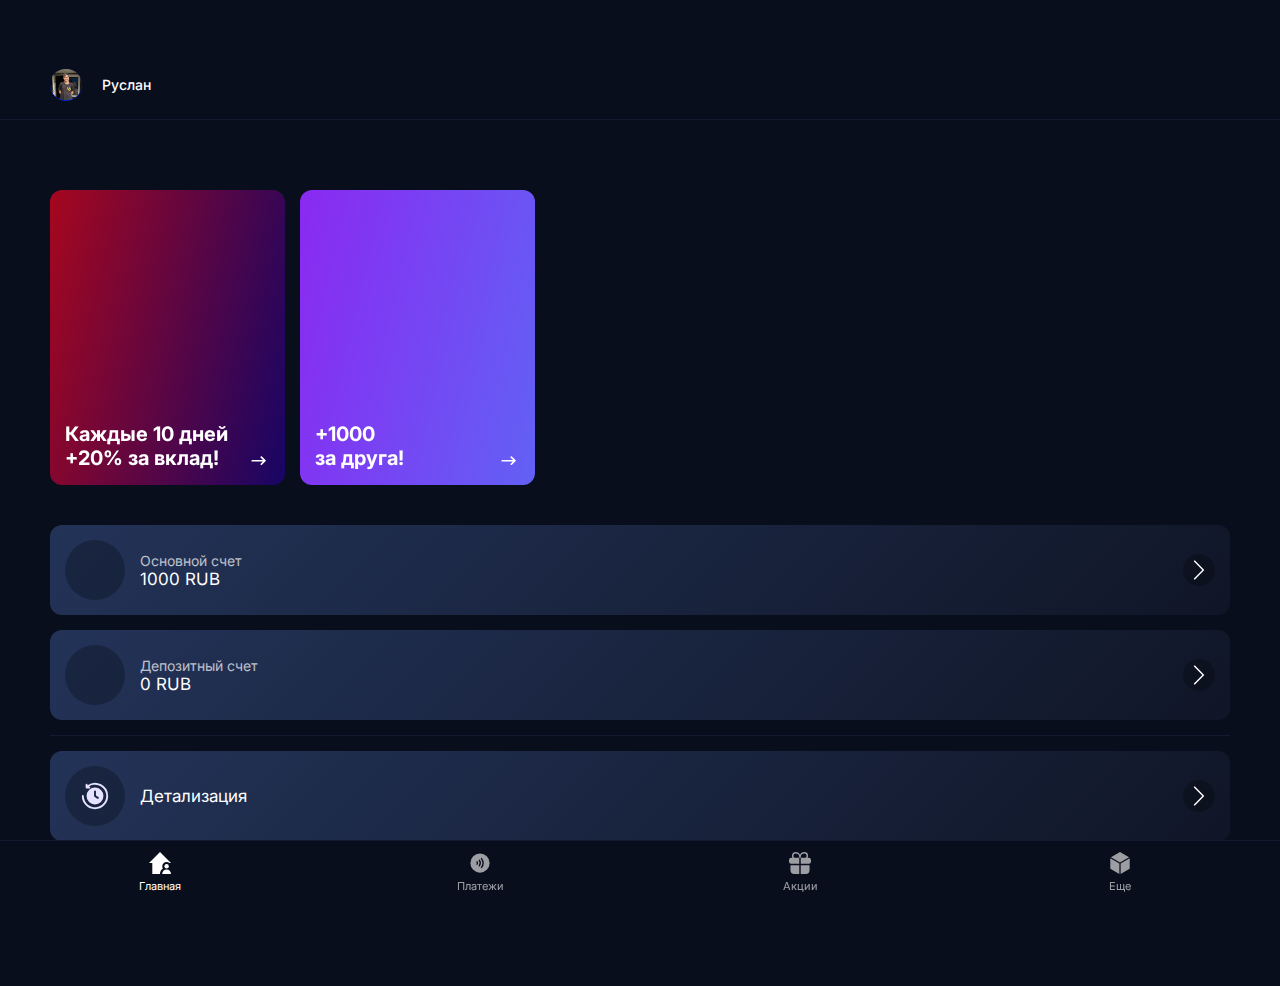
==== commit 1b293806: "Update index.html" ====
--- a/index.html
+++ b/index.html
@@ -41,7 +41,7 @@
 
 <div class="body-content">
 
-<div class="more-page-block active">
+<div class="more-page-block">
 
 <div class="page-name">Еще</div>
 
@@ -63,6 +63,8 @@
 <path d="M17.525 36.465l-7.071 7.07c-4.686 4.686-4.686 12.284 0 16.971L205.947 256 10.454 451.494c-4.686 4.686-4.686 12.284 0 16.971l7.071 7.07c4.686 4.686 12.284 4.686 16.97 0l211.051-211.05c4.686-4.686 4.686-12.284 0-16.971L34.495 36.465c-4.686-4.687-12.284-4.687-16.97 0z" fill="#fff">
 </svg>
 </div>
+</div>
+
 </div>
 
 <div class="wallet-block settings-wallet-btn">
@@ -136,7 +138,7 @@
 
 </div>
 
-<div class="home-page-block">
+<div class="home-page-block active">
 
 <div class="carousel-wrapper">
 <div class="carousel-home">
@@ -333,7 +335,7 @@
 		$('.home-tab-li').removeClass('active');
 		$('.more-tab-li').addClass('active');
 		$('.pay-tab-li').removeClass('active');
-		$('.bonus-tab-li').addClass('active');
+		$('.bonus-tab-li').removeClass('active');
 		$('.home-page-block').removeClass('active');
 		$('.history-page-block').removeClass('active');
 		$('.bonus-page-block').removeClass('active');
